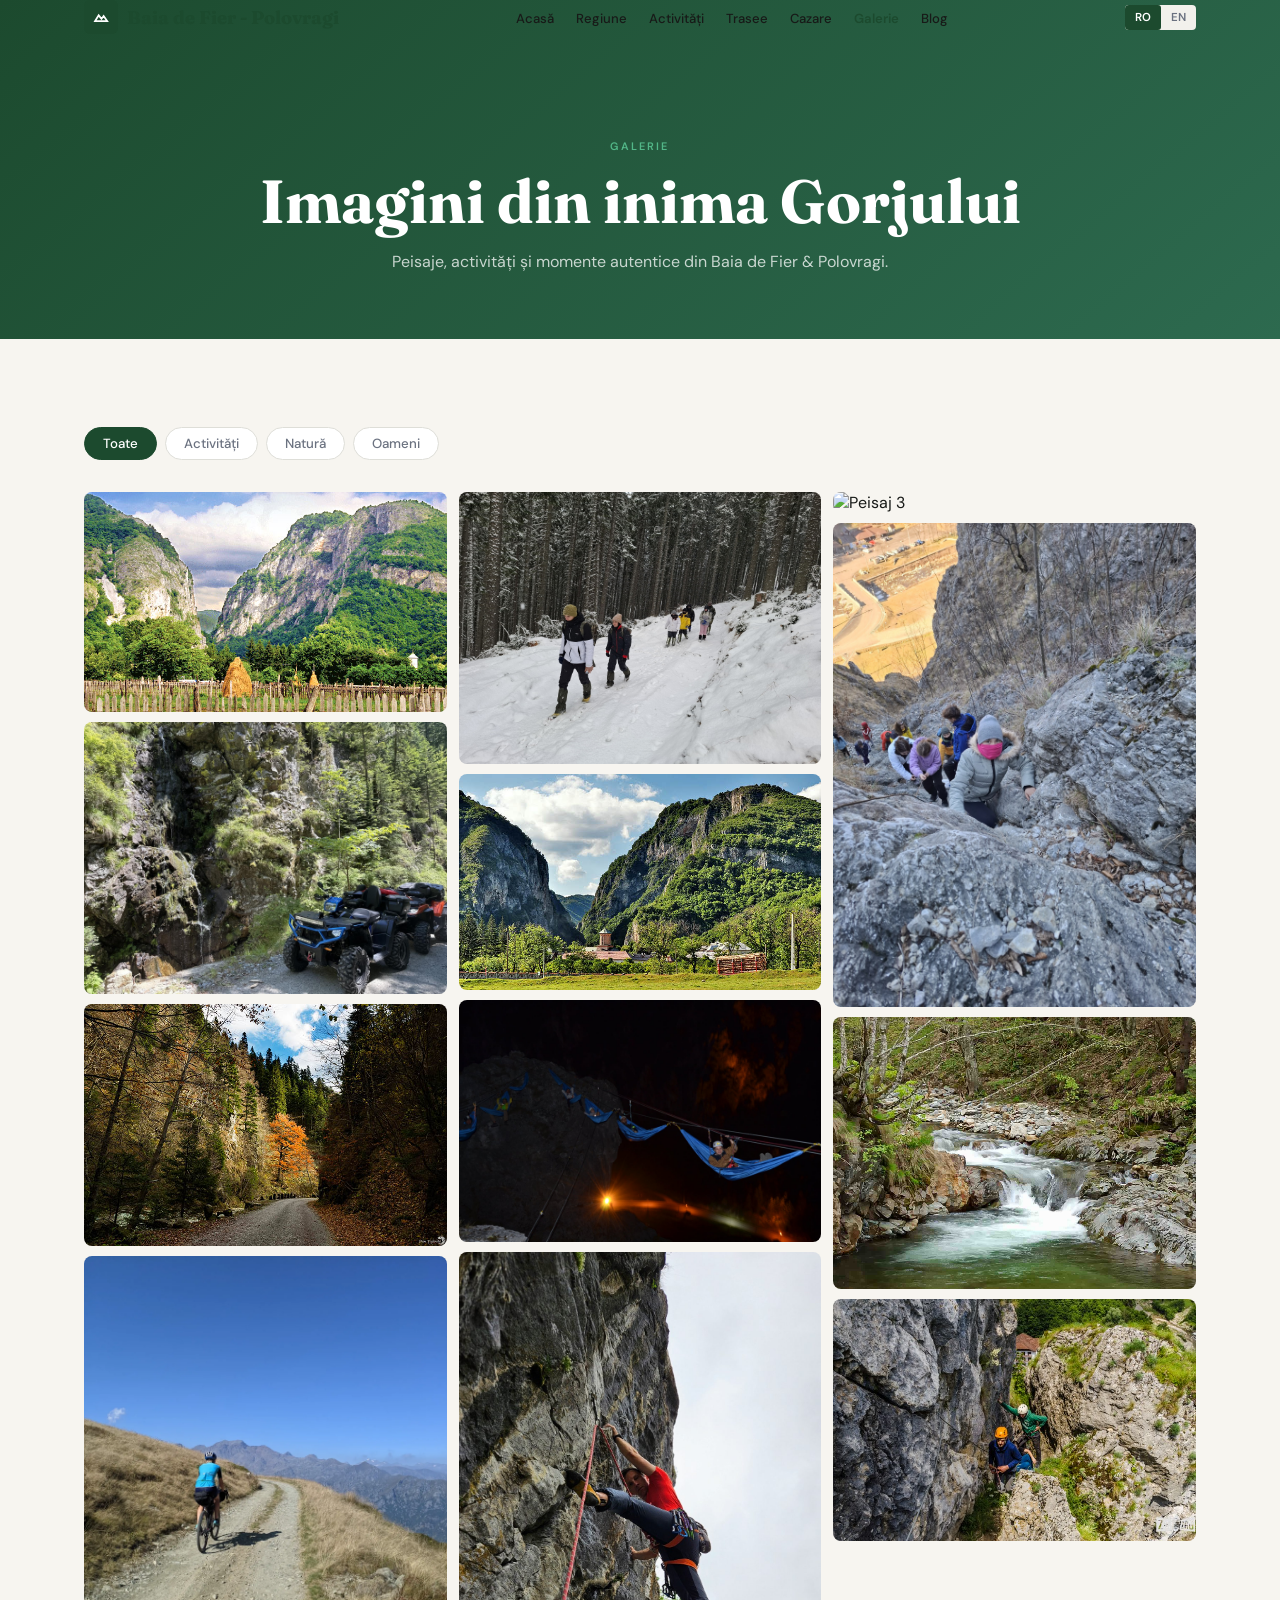
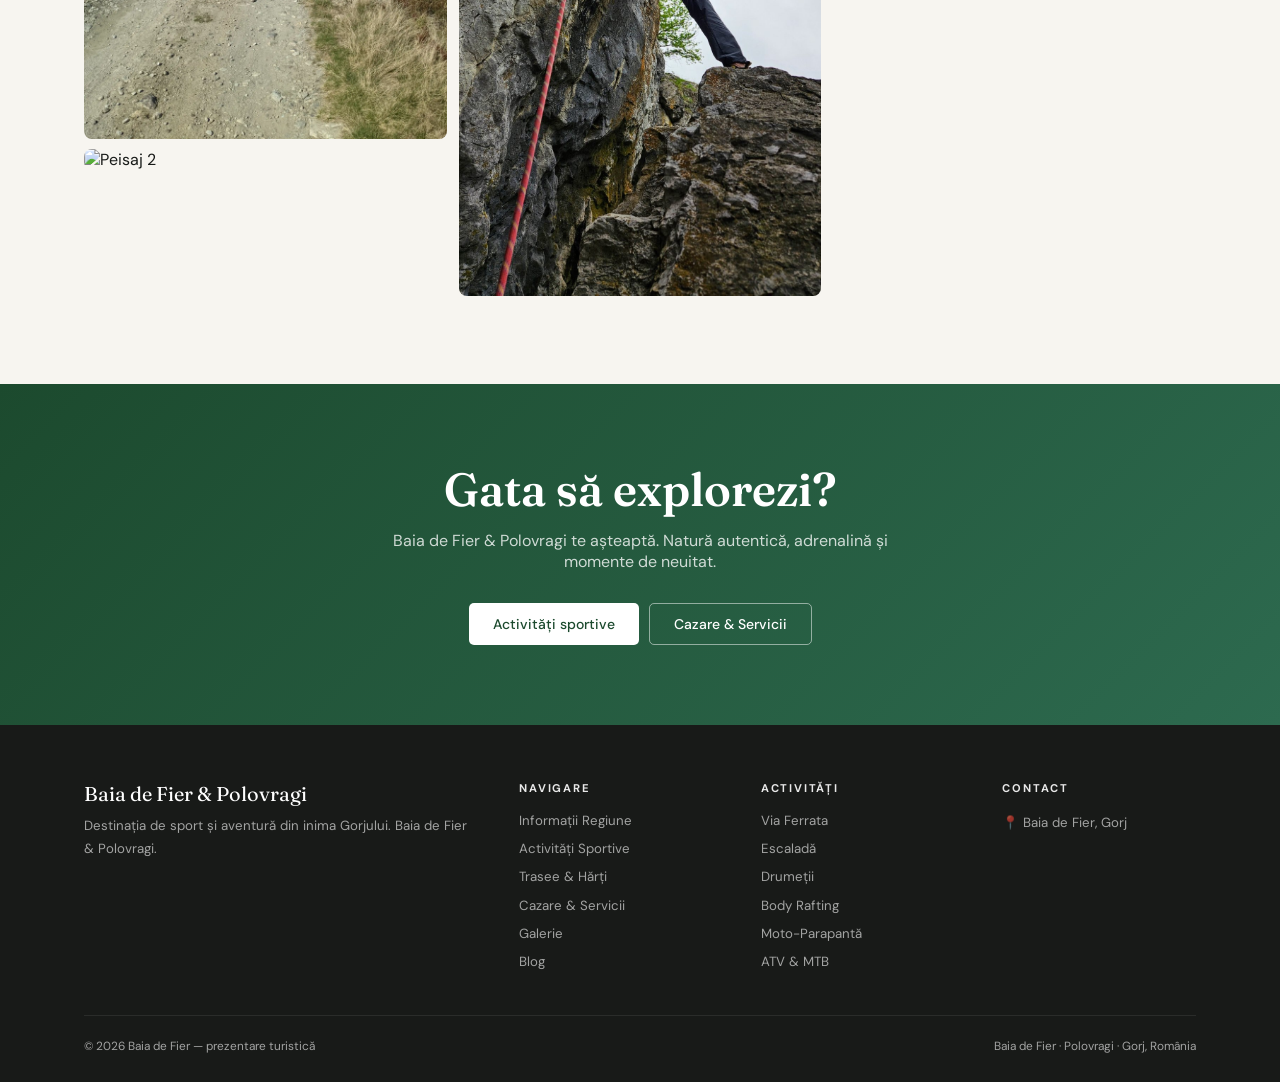
==== galerie.html @ fd4edad9 "unu" ====
<!DOCTYPE html>
<html lang="ro">
<head>
  <meta charset="UTF-8">
  <meta name="viewport" content="width=device-width, initial-scale=1.0">
  <title>Baia de Fier · Galerie</title>
  <link rel="stylesheet" href="style.css">
  <style>
    .gal-full { columns: 3; gap: 12px; }
    @media(max-width:920px){ .gal-full { columns:2; } }
    @media(max-width:600px){ .gal-full { columns:1; } }
    .gf-cat { display: flex; gap: 8px; flex-wrap: wrap; margin-bottom: 2rem; }
    .gf-btn { padding: 7px 18px; border-radius: 100px; font-size: .83rem; font-weight: 500; cursor: pointer; border: 1.5px solid #DEDED8; background: #fff; color: var(--gray); transition: all .2s; font-family: var(--fb); }
    .gf-btn.a { background: var(--gd); color: #fff; border-color: var(--gd); }
    .gf-btn:hover:not(.a) { border-color: var(--gm); color: var(--gd); }
  </style>
</head>
<body data-page="galerie">

<div class="ph">
  <div class="ph-bg" style="background-image:url('https://picsum.photos/seed/gal-01/1400/600')"></div>
  <div class="ph-cnt wrap">
    <span class="stag">Galerie</span>
    <h1 class="ph-title" data-ro="Imagini din inima Gorjului" data-en="Images from the heart of Gorj">Imagini din inima Gorjului</h1>
    <p class="ph-sub" data-ro="Peisaje, activități și momente autentice din Baia de Fier &amp; Polovragi." data-en="Landscapes, activities and authentic moments from Baia de Fier &amp; Polovragi.">
      Peisaje, activități și momente autentice din Baia de Fier &amp; Polovragi.
    </p>
  </div>
</div>

<section>
  <div class="wrap">
    <div class="gf-cat fi-in">
      <button class="gf-btn a" onclick="filtGal(this,'all')"        data-ro="Toate"       data-en="All">Toate</button>
      <button class="gf-btn"   onclick="filtGal(this,'activitati')" data-ro="Activități"  data-en="Activities">Activități</button>
      <button class="gf-btn"   onclick="filtGal(this,'natura')"     data-ro="Natură"      data-en="Nature">Natură</button>
      <button class="gf-btn"   onclick="filtGal(this,'oameni')"     data-ro="Oameni"      data-en="People">Oameni</button>
    </div>
    <div class="gal-full fi-in" id="gal">
      <div class="gi" data-cat="natura"    onclick="openLb(this)"><img src="natura1.png" alt="Peisaj 1"><div class="gi-ov"><svg width="28" height="28" viewBox="0 0 24 24" fill="none" stroke="#fff" stroke-width="2"><path d="M15 3h6v6M9 21H3v-6M21 3l-7 7M3 21l7-7"/></svg></div></div>
      <div class="gi" data-cat="activitati" onclick="openLb(this)"><img src="activitati.png" alt="Activitate 1"><div class="gi-ov"><svg width="28" height="28" viewBox="0 0 24 24" fill="none" stroke="#fff" stroke-width="2"><path d="M15 3h6v6M9 21H3v-6M21 3l-7 7M3 21l7-7"/></svg></div></div>
      <div class="gi" data-cat="natura"     onclick="openLb(this)"><img src="natura2.png" alt="Natură 1"><div class="gi-ov"><svg width="28" height="28" viewBox="0 0 24 24" fill="none" stroke="#fff" stroke-width="2"><path d="M15 3h6v6M9 21H3v-6M21 3l-7 7M3 21l7-7"/></svg></div></div>
      <div class="gi" data-cat="activitati" onclick="openLb(this)"><img src="activitati2.png" alt="Activitate 2"><div class="gi-ov"><svg width="28" height="28" viewBox="0 0 24 24" fill="none" stroke="#fff" stroke-width="2"><path d="M15 3h6v6M9 21H3v-6M21 3l-7 7M3 21l7-7"/></svg></div></div>
      <div class="gi" data-cat="peisaje"    onclick="openLb(this)"><img src="https://picsum.photos/seed/gal-05/600/430" alt="Peisaj 2"><div class="gi-ov"><svg width="28" height="28" viewBox="0 0 24 24" fill="none" stroke="#fff" stroke-width="2"><path d="M15 3h6v6M9 21H3v-6M21 3l-7 7M3 21l7-7"/></svg></div></div>
      <div class="gi" data-cat="oameni"     onclick="openLb(this)"><img src="oameni.png" alt="Oameni 1"><div class="gi-ov"><svg width="28" height="28" viewBox="0 0 24 24" fill="none" stroke="#fff" stroke-width="2"><path d="M15 3h6v6M9 21H3v-6M21 3l-7 7M3 21l7-7"/></svg></div></div>
      <div class="gi" data-cat="natura"     onclick="openLb(this)"><img src="natura3.png" alt="Natură 2"><div class="gi-ov"><svg width="28" height="28" viewBox="0 0 24 24" fill="none" stroke="#fff" stroke-width="2"><path d="M15 3h6v6M9 21H3v-6M21 3l-7 7M3 21l7-7"/></svg></div></div>
      <div class="gi" data-cat="oameni"     onclick="openLb(this)"><img src="oameni2.png" alt="Oameni 2"><div class="gi-ov"><svg width="28" height="28" viewBox="0 0 24 24" fill="none" stroke="#fff" stroke-width="2"><path d="M15 3h6v6M9 21H3v-6M21 3l-7 7M3 21l7-7"/></svg></div></div>
      <div class="gi" data-cat="activitati" onclick="openLb(this)"><img src="activitati3.png" alt="Activitate 3"><div class="gi-ov"><svg width="28" height="28" viewBox="0 0 24 24" fill="none" stroke="#fff" stroke-width="2"><path d="M15 3h6v6M9 21H3v-6M21 3l-7 7M3 21l7-7"/></svg></div></div>
      <div class="gi" data-cat="peisaje"    onclick="openLb(this)"><img src="https://picsum.photos/seed/gal-09/600/500" alt="Peisaj 3"><div class="gi-ov"><svg width="28" height="28" viewBox="0 0 24 24" fill="none" stroke="#fff" stroke-width="2"><path d="M15 3h6v6M9 21H3v-6M21 3l-7 7M3 21l7-7"/></svg></div></div>
      <div class="gi" data-cat="oameni"     onclick="openLb(this)"><img src="oameni1.png" alt="Oameni 2"><div class="gi-ov"><svg width="28" height="28" viewBox="0 0 24 24" fill="none" stroke="#fff" stroke-width="2"><path d="M15 3h6v6M9 21H3v-6M21 3l-7 7M3 21l7-7"/></svg></div></div>
      <div class="gi" data-cat="natura"     onclick="openLb(this)"><img src="natura4.png" alt="Natură 3"><div class="gi-ov"><svg width="28" height="28" viewBox="0 0 24 24" fill="none" stroke="#fff" stroke-width="2"><path d="M15 3h6v6M9 21H3v-6M21 3l-7 7M3 21l7-7"/></svg></div></div>
      <div class="gi" data-cat="activitati" onclick="openLb(this)"><img src="activitati4.png" alt="Activitate 4"><div class="gi-ov"><svg width="28" height="28" viewBox="0 0 24 24" fill="none" stroke="#fff" stroke-width="2"><path d="M15 3h6v6M9 21H3v-6M21 3l-7 7M3 21l7-7"/></svg></div></div>
    </div>
  </div>
</section>

<script>
function filtGal(btn, cat) {
  document.querySelectorAll('.gf-btn').forEach(b => b.classList.remove('a'));
  btn.classList.add('a');
  document.querySelectorAll('#gal .gi').forEach(g => {
    g.style.display = (cat === 'all' || g.dataset.cat === cat) ? '' : 'none';
  });
}
</script>
<script src="components.js"></script>
</body>
</html>
---- style.css ----
/* ═══════════════════════════════════════════
   Baia de Fier — Shared Stylesheet
   ═══════════════════════════════════════════ */

@import url('https://fonts.googleapis.com/css2?family=Fraunces:ital,opsz,wght@0,9..144,300;0,9..144,600;0,9..144,700;1,9..144,400&family=DM+Sans:wght@300;400;500;600&display=swap');

/* ── VARIABLES ── */
:root {
  --gd:    #1C4A2E;   /* green dark  */
  --gm:    #2D6A4F;   /* green mid   */
  --gl:    #52B788;   /* green light */
  --gp:    #D8F3DC;   /* green pale  */
  --white: #F7F5F0;
  --dark:  #181A18;
  --gray:  #6B7280;
  --grl:   #F2F1EC;   /* gray light  */
  --fd: 'Fraunces', Georgia, serif;
  --fb: 'DM Sans', system-ui, sans-serif;
  --nh: 70px;
}

/* ── RESET ── */
*, *::before, *::after { box-sizing: border-box; margin: 0; padding: 0; }
html { scroll-behavior: smooth; }
body { font-family: var(--fb); background: var(--white); color: var(--dark); overflow-x: hidden; }
img  { display: block; width: 100%; object-fit: cover; }
a    { text-decoration: none; color: inherit; }
ul   { list-style: none; }

/* ── TYPOGRAPHY ── */
h1,h2,h3,h4 { font-family: var(--fd); font-weight: 600; line-height: 1.12; }
.stag {
  display: inline-block; font-family: var(--fb);
  font-size: .68rem; font-weight: 600; letter-spacing: .2em;
  text-transform: uppercase; color: var(--gm); margin-bottom: .65rem;
}
.stitle { font-size: clamp(1.9rem, 3.6vw, 2.9rem); }
.ssub   { font-size: 1rem; color: var(--gray); max-width: 560px; line-height: 1.75; margin-top: .6rem; }

/* ── LAYOUT ── */
.wrap { max-width: 1160px; margin: 0 auto; padding: 0 24px; }
section { padding: 88px 0; }
.sh   { margin-bottom: 2.6rem; }
.sh.c { text-align: center; }
.sh.c .ssub { margin: .6rem auto 0; }

/* ── BUTTONS ── */
.btn {
  display: inline-flex; align-items: center; gap: 7px;
  padding: 11px 24px; border-radius: 5px;
  font-family: var(--fb); font-size: .875rem; font-weight: 500;
  cursor: pointer; border: none; transition: all .22s ease;
  white-space: nowrap;
}
.btn-g  { background: var(--gd); color: #fff; }
.btn-g:hover { background: var(--gm); transform: translateY(-2px); }
.btn-o  { background: transparent; color: var(--gd); border: 1.5px solid var(--gd); }
.btn-o:hover { background: var(--gd); color: #fff; }
.btn-w  { background: #fff; color: var(--gd); }
.btn-w:hover { background: var(--gp); }
.btn-wo { background: transparent; color: #fff; border: 1.5px solid rgba(255,255,255,.5); }
.btn-wo:hover { background: rgba(255,255,255,.1); }

/* ── NAV ── */
#nav {
  position: fixed; top: 0; left: 0; right: 0;
  height: var(--nh); z-index: 1000;
  transition: background .3s, box-shadow .3s;
}
#nav.s {
  background: rgba(247,245,240,.96);
  backdrop-filter: blur(14px);
  box-shadow: 0 1px 0 rgba(0,0,0,.07);
}
.nav-in { display: flex; align-items: center; justify-content: space-between; height: 100%; }
.nav-logo {
  display: flex; align-items: center; gap: 9px;
  font-family: var(--fd); font-size: 1.15rem; font-weight: 700;
  color: #fff; transition: color .3s; flex-shrink: 0;
}
body:not(.hero-page) #nav .nav-logo,
#nav.s .nav-logo { color: var(--gd); }
.logo-box {
  width: 34px; height: 34px; background: var(--gd);
  border-radius: 6px; display: flex; align-items: center; justify-content: center;
  flex-shrink: 0;
}
.nav-ul { display: flex; align-items: center; gap: 2px; }
.nav-ul a {
  font-size: .82rem; font-weight: 500; padding: 6px 10px; border-radius: 4px;
  color: rgba(255,255,255,.88); transition: all .2s; white-space: nowrap;
}
body:not(.hero-page) #nav .nav-ul a,
#nav.s .nav-ul a { color: var(--dark); }
.nav-ul a:hover { background: rgba(255,255,255,.14); }
body:not(.hero-page) #nav .nav-ul a:hover,
#nav.s .nav-ul a:hover { background: var(--gp); color: var(--gd); }
.nav-ul a.active { color: var(--gl) !important; }
body:not(.hero-page) #nav .nav-ul a.active,
#nav.s .nav-ul a.active { color: var(--gd) !important; font-weight: 600; }
.nav-r { display: flex; align-items: center; gap: 10px; }
.ls { display: flex; background: rgba(255,255,255,.14); border-radius: 4px; overflow: hidden; }
body:not(.hero-page) #nav .ls,
#nav.s .ls { background: var(--grl); }
.lb {
  padding: 5px 10px; font-size: .72rem; font-weight: 600;
  color: rgba(255,255,255,.65); cursor: pointer; border: none;
  background: none; font-family: var(--fb); transition: all .2s;
}
body:not(.hero-page) #nav .lb,
#nav.s .lb { color: var(--gray); }
.lb.a { background: var(--gd) !important; color: #fff !important; border-radius: 3px; }
.hb { display: none; flex-direction: column; gap: 5px; cursor: pointer; padding: 4px; }
.hb span { display: block; width: 22px; height: 2px; background: #fff; border-radius: 2px; transition: all .3s; }
body:not(.hero-page) #nav .hb span,
#nav.s .hb span { background: var(--dark); }

/* ── MOBILE MENU ── */
.mm {
  display: none; position: fixed; top: var(--nh); left: 0; right: 0;
  background: rgba(247,245,240,.97); backdrop-filter: blur(14px);
  padding: 1.25rem; flex-direction: column; gap: 3px;
  border-bottom: 1px solid #E5E5DF; z-index: 999;
}
.mm.on { display: flex; }
.mm a { padding: 11px 14px; border-radius: 7px; font-weight: 500; color: var(--dark); transition: background .2s; }
.mm a:hover { background: var(--gp); color: var(--gd); }
.mm a.active { background: var(--gp); color: var(--gd); font-weight: 600; }

/* ── PAGE HERO (sub-pages) ── */
.ph {
  padding: calc(var(--nh) + 64px) 0 64px;
  position: relative; overflow: hidden;
  background: linear-gradient(140deg, var(--gd) 0%, var(--gm) 100%);
  color: #fff; text-align: center;
}
.ph-bg {
  position: absolute; inset: 0;
  background-size: cover; background-position: center;
  opacity: .18;
}
.ph-cnt { position: relative; }
.ph .stag { color: var(--gl); }
.ph-title { font-family: var(--fd); font-size: clamp(2.2rem, 5vw, 3.8rem); font-weight: 700; margin-top: .3rem; }
.ph-sub { opacity: .75; max-width: 520px; margin: .75rem auto 0; line-height: 1.7; }

/* ── HERO (homepage) ── */
#hero {
  position: relative; height: 100vh; min-height: 600px;
  display: flex; align-items: center; overflow: hidden;
}
.h-bg { position: absolute; inset: 0; background-size: cover; background-position: center; }
.h-ov { position: absolute; inset: 0; background: linear-gradient(140deg, rgba(18,52,26,.74) 0%, rgba(0,0,0,.3) 100%); }
.h-cnt { position: relative; text-align: center; color: #fff; max-width: 740px; padding: 0 24px; margin: 0 auto; }
.h-pill {
  display: inline-flex; align-items: center; gap: 8px;
  background: rgba(255,255,255,.11); border: 1px solid rgba(255,255,255,.22);
  backdrop-filter: blur(4px); padding: 6px 18px; border-radius: 100px;
  font-size: .73rem; font-weight: 500; letter-spacing: .1em;
  text-transform: uppercase; margin-bottom: 1.4rem;
}
.h-pill::before { content:''; width:6px; height:6px; background:var(--gl); border-radius:50%; }
.h-title { font-size: clamp(2.9rem, 7.5vw, 5.6rem); font-weight: 700; letter-spacing: -.025em; margin-bottom: 1.1rem; }
.h-title em { font-style: italic; color: var(--gl); }
.h-sub { font-size: 1.05rem; line-height: 1.72; opacity: .84; margin-bottom: 2rem; max-width: 520px; margin-left: auto; margin-right: auto; }
.h-ctas { display: flex; gap: 10px; justify-content: center; flex-wrap: wrap; }
.h-scroll {
  position: absolute; bottom: 1.8rem; left: 50%; transform: translateX(-50%);
  display: flex; flex-direction: column; align-items: center; gap: 5px;
  color: rgba(255,255,255,.5); font-size: .68rem; letter-spacing: .12em; text-transform: uppercase;
  animation: bob 2.2s ease infinite;
}
@keyframes bob { 0%,100%{transform:translateX(-50%) translateY(0)} 50%{transform:translateX(-50%) translateY(7px)} }

/* ── STATS BAR ── */
.stats { background: var(--gd); }
.stats-g { display: grid; grid-template-columns: repeat(4,1fr); max-width: 1160px; margin: 0 auto; }
.stat { padding: 26px 20px; text-align: center; color: #fff; border-right: 1px solid rgba(255,255,255,.1); }
.stat:last-child { border: none; }
.stat-n { font-family: var(--fd); font-size: 2rem; font-weight: 700; color: var(--gl); }
.stat-l { font-size: .73rem; opacity: .65; margin-top: 3px; letter-spacing: .07em; text-transform: uppercase; }

/* ── TWO COLUMN ── */
.tc { display: grid; grid-template-columns: 1fr 1fr; gap: 5rem; align-items: center; }
.tc.rev { direction: rtl; }
.tc.rev > * { direction: ltr; }
.img-w { position: relative; }
.img-main { border-radius: 12px; height: 420px; object-fit: cover; width: 100%; }
.img-acc { position: absolute; bottom: -28px; right: -28px; width: 52%; height: 190px; border-radius: 10px; border: 5px solid var(--white); object-fit: cover; }
.fi-list { margin-top: 1.4rem; display: flex; flex-direction: column; gap: 11px; }
.fi { display: flex; align-items: flex-start; gap: 11px; font-size: .88rem; line-height: 1.55; }
.fi-icon { width: 34px; height: 34px; flex-shrink: 0; background: var(--gp); border-radius: 7px; display: flex; align-items: center; justify-content: center; }
.fi strong { display: block; margin-bottom: 2px; }
.fi small { color: var(--gray); font-size: .83rem; }

/* ── ACTIVITY CARDS ── */
.card-ov  { position: absolute; inset: 0; background: linear-gradient(to top, rgba(12,38,18,.88) 0%, transparent 55%); }
.card-cnt { position: absolute; bottom: 0; left: 0; right: 0; padding: 1.4rem; color: #fff; }
.card-tag { font-size: .66rem; font-weight: 700; letter-spacing: .14em; text-transform: uppercase; color: var(--gl); margin-bottom: .35rem; }
.card-title { font-family: var(--fd); font-size: 1.4rem; font-weight: 600; }
.card-lnk { display: inline-flex; align-items: center; gap: 4px; font-size: .78rem; margin-top: .5rem; color: rgba(255,255,255,.7); transition: color .2s; }
.card-lnk:hover { color: var(--gl); }
.card-desc { font-size: .8rem; opacity: .78; margin-top: .35rem; line-height: 1.55; }

/* ── PREVIEW GRIDS (homepage) ── */
.prev-2 { display: grid; grid-template-columns: 1fr 1fr; gap: 1.25rem; }
.prev-2 .pc { border-radius: 12px; overflow: hidden; position: relative; height: 360px; cursor: pointer; transition: transform .3s; }
.prev-2 .pc:first-child { height: 380px; }
.prev-2 .pc:hover { transform: translateY(-5px); }
.pc-bg { position: absolute; inset: 0; background-size: cover; background-position: center; transition: transform .55s; }
.prev-2 .pc:hover .pc-bg { transform: scale(1.05); }

.prev-3 { display: grid; grid-template-columns: repeat(3,1fr); gap: 1.25rem; }

/* ── TRAIL CARDS ── */
.tr-card { background: #fff; border-radius: 12px; overflow: hidden; box-shadow: 0 2px 14px rgba(0,0,0,.055); }
.tr-img { height: 195px; background-size: cover; background-position: center; }
.tr-body { padding: 1.4rem; }
.tr-meta { display: flex; gap: .65rem; margin-bottom: .65rem; flex-wrap: wrap; }
.badge { display: inline-flex; align-items: center; gap: 3px; font-size: .68rem; font-weight: 600; padding: 3px 10px; border-radius: 100px; }
.bg { background: var(--gp); color: var(--gd); }
.bo { background: #FFF3E0; color: #E65100; }
.br { background: #FFEBEE; color: #C62828; }
.bn { background: #F0F0EC; color: #555; }
.tr-name { font-family: var(--fd); font-size: 1.12rem; margin-bottom: .45rem; }
.tr-desc { font-size: .84rem; color: var(--gray); line-height: 1.65; }

/* ── CAZARE CARDS ── */
.cc { background: #fff; border-radius: 12px; overflow: hidden; border: 1px solid #E8E8E4; transition: box-shadow .25s, transform .25s; }
.cc:hover { box-shadow: 0 8px 28px rgba(0,0,0,.1); transform: translateY(-4px); }
.cc-img { height: 195px; background-size: cover; background-position: center; }
.cc-body { padding: 1.15rem 1.25rem .5rem; }
.cc-type { font-size: .68rem; font-weight: 700; text-transform: uppercase; letter-spacing: .1em; color: var(--gm); margin-bottom: .2rem; }
.cc-name { font-family: var(--fd); font-size: 1.05rem; margin-bottom: .2rem; }
.stars { color: #F59E0B; font-size: .78rem; }
.cc-det { font-size: .8rem; color: var(--gray); line-height: 1.65; margin-top: .45rem; }
.cc-ft { display: flex; align-items: center; justify-content: space-between; padding: .75rem 1.25rem 1.15rem; }
.cc-price { font-family: var(--fd); font-weight: 600; font-size: .95rem; color: var(--gd); }
.cc-price span { font-size: .72rem; font-weight: 400; color: var(--gray); }

/* ── GALLERY ── */
.gg { columns: 3; gap: 10px; margin-top: 2.25rem; }
.gi { break-inside: avoid; border-radius: 8px; overflow: hidden; margin-bottom: 10px; position: relative; cursor: pointer; }
.gi img { transition: transform .4s; width: 100%; display: block; }
.gi:hover img { transform: scale(1.04); }
.gi-ov { position: absolute; inset: 0; background: rgba(18,52,28,.42); opacity: 0; transition: opacity .3s; display: flex; align-items: center; justify-content: center; }
.gi:hover .gi-ov { opacity: 1; }

/* Lightbox */
#lb { display: none; position: fixed; inset: 0; z-index: 2000; background: rgba(0,0,0,.92); align-items: center; justify-content: center; }
#lb.on { display: flex; }
#lb img { max-width: 90vw; max-height: 90vh; border-radius: 8px; object-fit: contain; }
#lb-x { position: absolute; top: 1.25rem; right: 1.5rem; color: #fff; font-size: 1.8rem; cursor: pointer; background: none; border: none; }

/* ── BLOG CARDS ── */
.bl-card { border-radius: 12px; overflow: hidden; border: 1px solid #E8E8E4; transition: transform .25s, box-shadow .25s; background: #fff; }
.bl-card:hover { transform: translateY(-4px); box-shadow: 0 8px 26px rgba(0,0,0,.085); }
.bl-img { height: 195px; background-size: cover; background-position: center; }
.bl-body { padding: 1.2rem; }
.bl-cat { font-size: .68rem; font-weight: 700; letter-spacing: .12em; text-transform: uppercase; color: var(--gm); margin-bottom: .4rem; }
.bl-title { font-family: var(--fd); font-size: 1.05rem; margin-bottom: .45rem; line-height: 1.3; }
.bl-exc { font-size: .83rem; color: var(--gray); line-height: 1.65; }
.bl-ft { display: flex; justify-content: space-between; padding: .7rem 1.2rem; border-top: 1px solid #F0F0EC; font-size: .72rem; color: var(--gray); }

/* ── REVIEWS ── */
.rv-g { display: grid; grid-template-columns: repeat(3,1fr); gap: 1.35rem; margin-top: 1.75rem; }
.rv { background: #fff; border-radius: 12px; padding: 1.6rem; box-shadow: 0 2px 12px rgba(0,0,0,.045); }
.rv-stars { color: #F59E0B; margin-bottom: .65rem; font-size: .88rem; }
.rv-txt { font-size: .88rem; line-height: 1.72; color: var(--gray); font-style: italic; margin-bottom: .9rem; }
.rv-who { display: flex; align-items: center; gap: 9px; }
.rv-av { width: 36px; height: 36px; border-radius: 50%; background: var(--gp); display: flex; align-items: center; justify-content: center; font-weight: 700; font-size: .82rem; color: var(--gd); flex-shrink: 0; }
.rv-n { font-weight: 600; font-size: .85rem; }
.rv-l { font-size: .72rem; color: var(--gray); }

/* ── CAZARE TABS ── */
.ctabs { display: flex; gap: 7px; margin-bottom: 2.25rem; flex-wrap: wrap; }
.ctab { padding: 7px 18px; border-radius: 100px; font-size: .83rem; font-weight: 500; cursor: pointer; border: 1.5px solid #DEDED8; background: #fff; color: var(--gray); transition: all .2s; font-family: var(--fb); }
.ctab.a { background: var(--gd); color: #fff; border-color: var(--gd); }
.ctab:hover:not(.a) { border-color: var(--gm); color: var(--gd); }

/* ── MAP PLACEHOLDER ── */
.map-ph { background: #E8F5E9; border-radius: 12px; height: 360px; display: flex; flex-direction: column; align-items: center; justify-content: center; gap: 10px; border: 2px dashed var(--gl); color: var(--gm); }
.map-ph svg { width: 44px; height: 44px; opacity: .45; }
.map-ph p { font-size: .86rem; opacity: .65; }
.map-ph strong { font-size: 1rem; }

/* ── CTA BANNER ── */
.cta { background: linear-gradient(135deg, var(--gd) 0%, var(--gm) 100%); padding: 80px 0; text-align: center; color: #fff; }
.cta h2 { font-family: var(--fd); font-size: clamp(1.9rem, 3.8vw, 2.9rem); margin-bottom: .9rem; }
.cta p { opacity: .78; margin-bottom: 1.9rem; max-width: 500px; margin-left: auto; margin-right: auto; }
.cta-ctas { display: flex; gap: 10px; justify-content: center; flex-wrap: wrap; }

/* ── FOOTER ── */
footer { background: var(--dark); color: rgba(255,255,255,.6); padding: 56px 0 28px; }
.ft-g { display: grid; grid-template-columns: 2fr 1fr 1fr 1fr; gap: 3rem; padding-bottom: 2.75rem; border-bottom: 1px solid rgba(255,255,255,.08); }
.ft-brand { font-family: var(--fd); color: #fff; font-size: 1.25rem; margin-bottom: .6rem; }
.ft-desc { font-size: .83rem; line-height: 1.72; }
.ft-h { font-size: .7rem; font-weight: 700; letter-spacing: .16em; text-transform: uppercase; color: rgba(255,255,255,.9); margin-bottom: .9rem; }
.ft-ul li + li { margin-top: .45rem; }
.ft-ul a { font-size: .83rem; transition: color .2s; }
.ft-ul a:hover { color: var(--gl); }
.ft-bot { display: flex; justify-content: space-between; align-items: center; padding-top: 1.4rem; font-size: .74rem; }

/* ── INFO CARDS (region full page) ── */
.ri-g { display: grid; grid-template-columns: repeat(3,1fr); gap: 1.4rem; }
.ri-card { background: var(--grl); border-radius: 12px; overflow: hidden; }
.ri-img { height: 190px; object-fit: cover; width: 100%; }
.ri-body { padding: 1.4rem; }
.ri-body h3 { font-family: var(--fd); font-size: 1.1rem; margin-bottom: .45rem; }
.ri-body p { font-size: .86rem; color: var(--gray); line-height: 1.7; }

/* ── ACTIVITIES FULL GRID ── */
.af { display: grid; grid-template-columns: repeat(4,1fr); gap: .9rem; }
.afc { border-radius: 10px; overflow: hidden; position: relative; height: 250px; transition: transform .28s; cursor: pointer; }
.afc:nth-child(1),.afc:nth-child(2) { grid-column: span 2; height: 320px; }
.afc:hover { transform: translateY(-4px); }
.afc-bg { position: absolute; inset: 0; background-size: cover; background-position: center; }

/* ── SCROLL FADE ── */
.fi-in { opacity: 0; transform: translateY(22px); transition: opacity .55s ease, transform .55s ease; }
.fi-in.vis { opacity: 1; transform: none; }

/* ── SECTION DIVIDERS ── */
.sec-alt { background: var(--grl); }
.sec-dark { background: var(--gd); color: #fff; }
.sec-dark .stag { color: var(--gl); }
.sec-dark .stitle { color: #fff; }
.sec-dark .ssub { color: rgba(255,255,255,.65); }
.sec-green { background: var(--gp); }

/* ── RESPONSIVE ── */
@media(max-width:920px) {
  .nav-ul { display: none; }
  .hb { display: flex; }
  .tc { grid-template-columns: 1fr; gap: 2.2rem; }
  .tc.rev { direction: ltr; }
  .img-acc { display: none; }
  .ri-g,.rv-g { grid-template-columns: 1fr; }
  .gg { columns: 2; }
  .stats-g { grid-template-columns: repeat(2,1fr); }
  .ft-g { grid-template-columns: 1fr 1fr; gap: 2rem; }
  .af { grid-template-columns: 1fr 1fr; }
  .afc:nth-child(1),.afc:nth-child(2) { grid-column: span 2; }
  .prev-3 { grid-template-columns: 1fr 1fr; }
  .prev-2 .pc:first-child { height: 310px; }
}
@media(max-width:600px) {
  section { padding: 64px 0; }
  .prev-2 { grid-template-columns: 1fr; }
  .prev-3 { grid-template-columns: 1fr; }
  .af { grid-template-columns: 1fr; }
  .afc:nth-child(1),.afc:nth-child(2) { grid-column: auto; }
  .gg { columns: 1; }
  .stats-g { grid-template-columns: repeat(2,1fr); }
  .ft-g { grid-template-columns: 1fr; }
  .ft-bot { flex-direction: column; gap: .5rem; text-align: center; }
  .rv-g { grid-template-columns: 1fr; }
}

/* ── ARTICLE MODAL ── */
.modal-overlay {
  display: none; position: fixed; inset: 0; z-index: 3000;
  background: rgba(0,0,0,.6); backdrop-filter: blur(6px);
  align-items: center; justify-content: center; padding: 20px;
}
.modal-overlay.on { display: flex; }
.modal-box {
  background: var(--white); border-radius: 16px;
  max-width: 720px; width: 100%; max-height: 88vh;
  overflow-y: auto; position: relative;
  box-shadow: 0 24px 80px rgba(0,0,0,.25);
  animation: mslide .28s ease;
}
@keyframes mslide { from{opacity:0;transform:translateY(18px)} to{opacity:1;transform:none} }
.modal-img { width: 100%; height: 280px; object-fit: cover; border-radius: 16px 16px 0 0; }
.modal-body { padding: 2rem 2.25rem 2.5rem; }
.modal-cat { font-size: .68rem; font-weight: 700; letter-spacing: .14em; text-transform: uppercase; color: var(--gm); margin-bottom: .5rem; }
.modal-title { font-family: var(--fd); font-size: 1.65rem; font-weight: 700; line-height: 1.15; margin-bottom: 1.1rem; }
.modal-content { font-size: .93rem; line-height: 1.8; color: #3a3a3a; }
.modal-content p { margin-bottom: 1rem; }
.modal-content h4 { font-family: var(--fd); font-size: 1.05rem; margin: 1.4rem 0 .5rem; color: var(--gd); }
.modal-content ul { padding-left: 1.2rem; margin-bottom: 1rem; }
.modal-content ul li { margin-bottom: .4rem; list-style: disc; }
.modal-content strong { color: var(--dark); }
.modal-close {
  position: absolute; top: 14px; right: 16px;
  width: 34px; height: 34px; border-radius: 50%;
  background: rgba(0,0,0,.35); border: none; cursor: pointer;
  display: flex; align-items: center; justify-content: center;
  color: #fff; font-size: 1.1rem; line-height: 1; transition: background .2s;
}
.modal-close:hover { background: rgba(0,0,0,.6); }
.bl-card, .bl-feat-card { cursor: pointer; }
@media(max-width:600px) { .modal-body { padding: 1.4rem 1.25rem 2rem; } .modal-img { height: 200px; } .modal-title { font-size: 1.3rem; } }
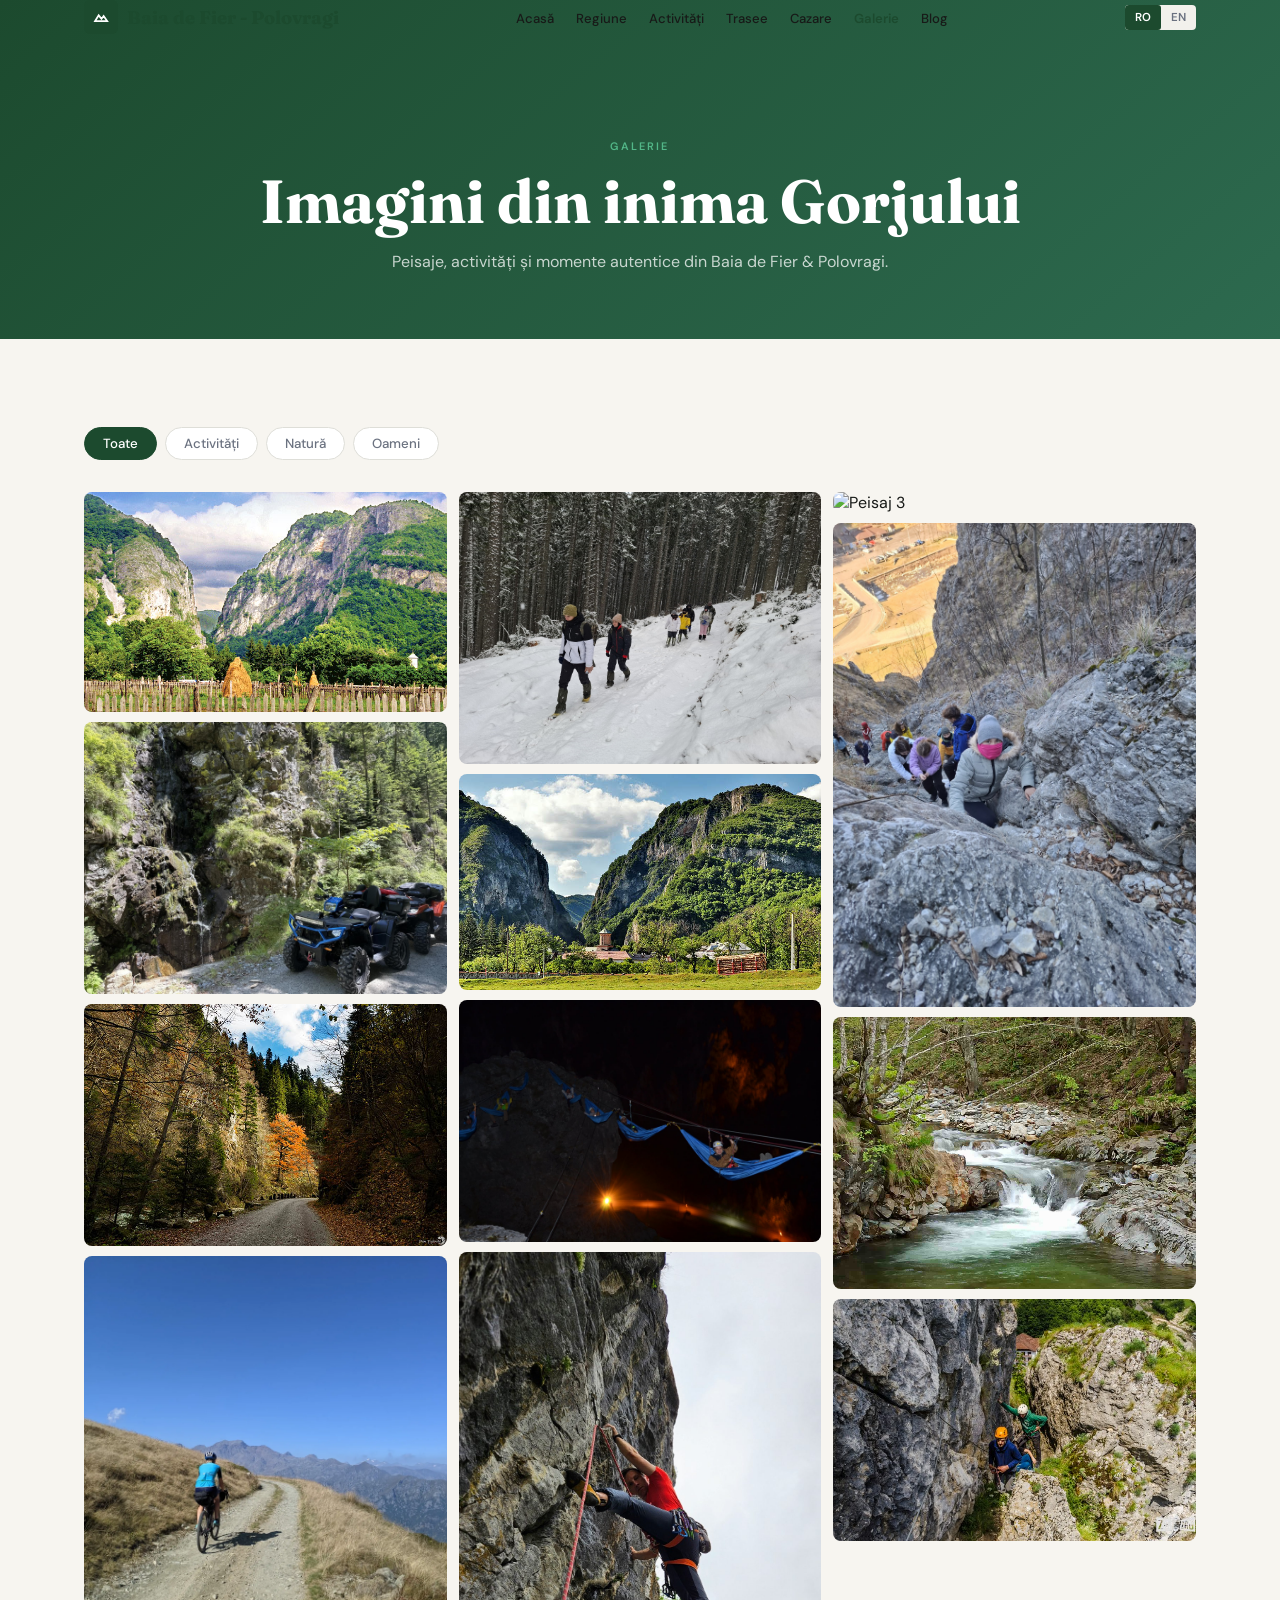
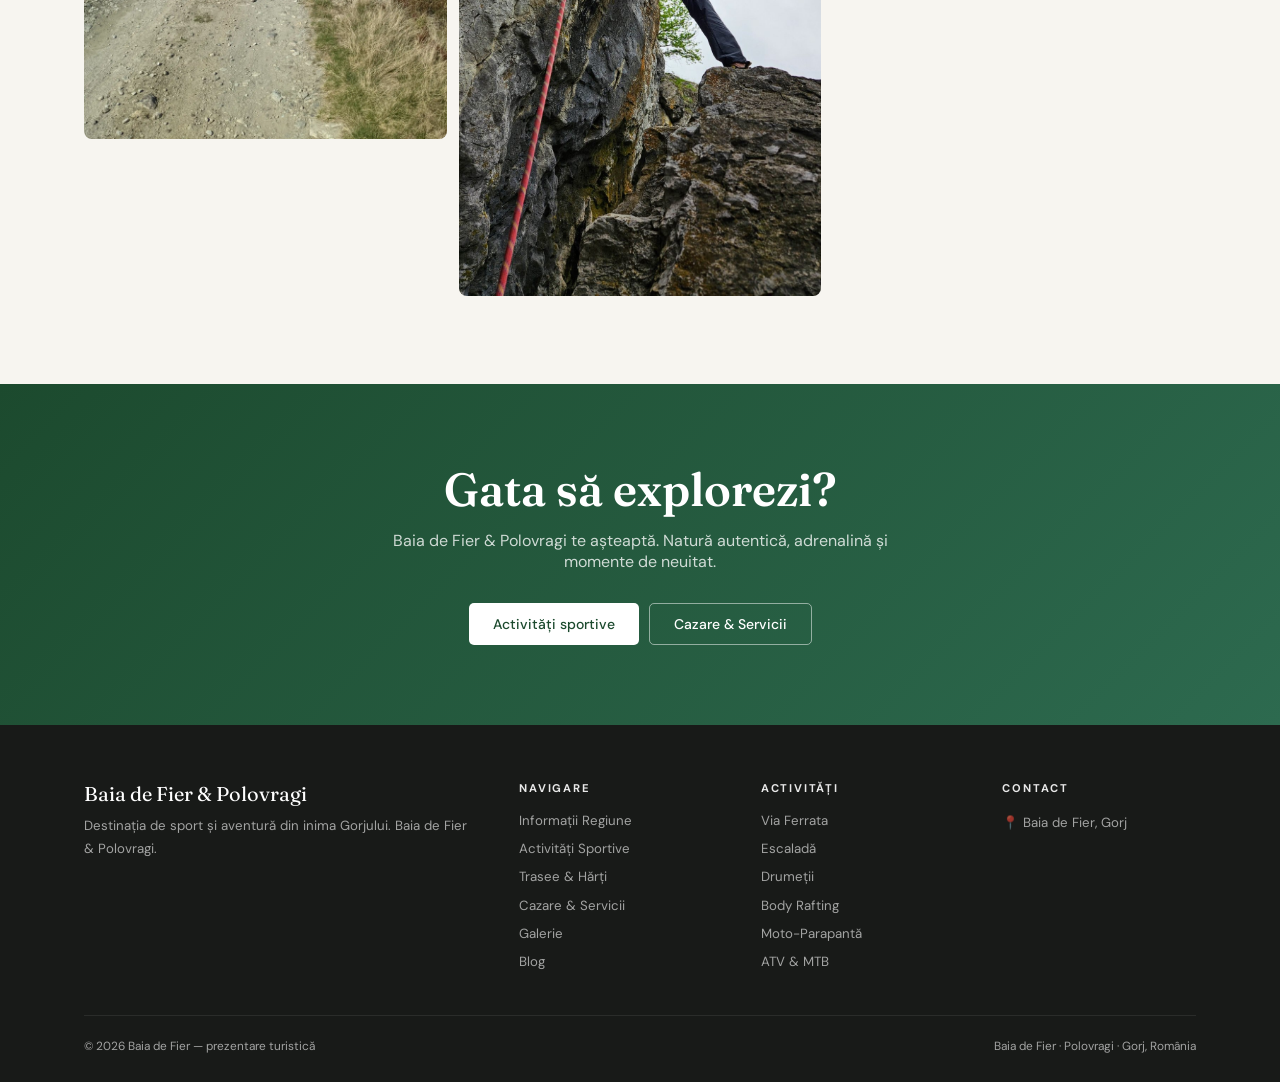
==== commit d98f3c16: "test" ====
--- a/galerie.html
+++ b/galerie.html
@@ -41,7 +41,6 @@
       <div class="gi" data-cat="activitati" onclick="openLb(this)"><img src="activitati.png" alt="Activitate 1"><div class="gi-ov"><svg width="28" height="28" viewBox="0 0 24 24" fill="none" stroke="#fff" stroke-width="2"><path d="M15 3h6v6M9 21H3v-6M21 3l-7 7M3 21l7-7"/></svg></div></div>
       <div class="gi" data-cat="natura"     onclick="openLb(this)"><img src="natura2.png" alt="Natură 1"><div class="gi-ov"><svg width="28" height="28" viewBox="0 0 24 24" fill="none" stroke="#fff" stroke-width="2"><path d="M15 3h6v6M9 21H3v-6M21 3l-7 7M3 21l7-7"/></svg></div></div>
       <div class="gi" data-cat="activitati" onclick="openLb(this)"><img src="activitati2.png" alt="Activitate 2"><div class="gi-ov"><svg width="28" height="28" viewBox="0 0 24 24" fill="none" stroke="#fff" stroke-width="2"><path d="M15 3h6v6M9 21H3v-6M21 3l-7 7M3 21l7-7"/></svg></div></div>
-      <div class="gi" data-cat="peisaje"    onclick="openLb(this)"><img src="https://picsum.photos/seed/gal-05/600/430" alt="Peisaj 2"><div class="gi-ov"><svg width="28" height="28" viewBox="0 0 24 24" fill="none" stroke="#fff" stroke-width="2"><path d="M15 3h6v6M9 21H3v-6M21 3l-7 7M3 21l7-7"/></svg></div></div>
       <div class="gi" data-cat="oameni"     onclick="openLb(this)"><img src="oameni.png" alt="Oameni 1"><div class="gi-ov"><svg width="28" height="28" viewBox="0 0 24 24" fill="none" stroke="#fff" stroke-width="2"><path d="M15 3h6v6M9 21H3v-6M21 3l-7 7M3 21l7-7"/></svg></div></div>
       <div class="gi" data-cat="natura"     onclick="openLb(this)"><img src="natura3.png" alt="Natură 2"><div class="gi-ov"><svg width="28" height="28" viewBox="0 0 24 24" fill="none" stroke="#fff" stroke-width="2"><path d="M15 3h6v6M9 21H3v-6M21 3l-7 7M3 21l7-7"/></svg></div></div>
       <div class="gi" data-cat="oameni"     onclick="openLb(this)"><img src="oameni2.png" alt="Oameni 2"><div class="gi-ov"><svg width="28" height="28" viewBox="0 0 24 24" fill="none" stroke="#fff" stroke-width="2"><path d="M15 3h6v6M9 21H3v-6M21 3l-7 7M3 21l7-7"/></svg></div></div>
